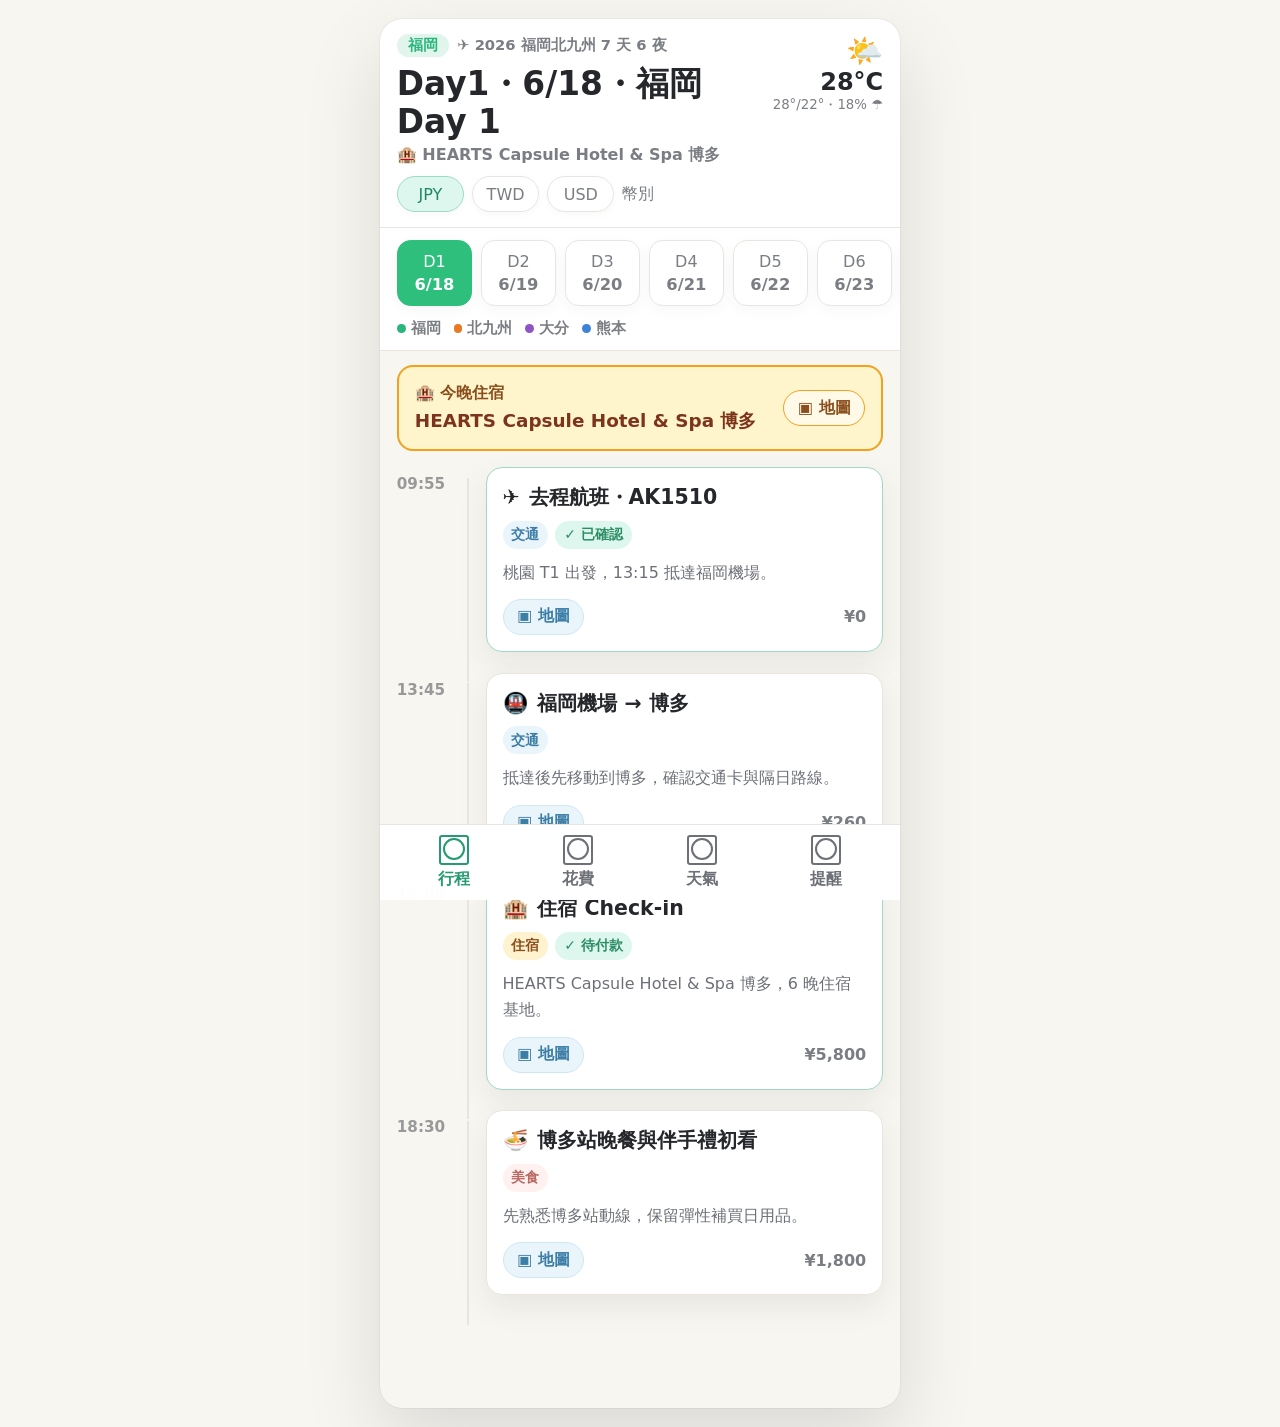
==== mobile-app/index.html @ 429f5bb5 "Add mobile itinerary app" ====
<!doctype html>
<html lang="zh-Hant">
  <head>
    <meta charset="utf-8">
    <meta name="viewport" content="width=device-width, initial-scale=1">
    <title>2026 福岡北九州自由行｜行程 App</title>
    <meta name="description" content="2026 福岡北九州自由行手機版互動行程 App，含每日時間軸、花費、天氣與提醒。">
    <link rel="icon" href="data:,">
    <link rel="stylesheet" href="styles.css">
  </head>
  <body>
    <div class="app-shell">
      <header class="app-header">
        <div class="header-main">
          <div>
            <div class="meta-line">
              <span class="region-pill" id="region-pill">福岡</span>
              <span>✈️ 2026 福岡北九州 7 天 6 夜</span>
            </div>
            <h1 id="day-title">Day 1・6/18・福岡 Day 1</h1>
            <p id="stay-line">🏨 HEARTS Capsule Hotel & Spa 博多</p>
          </div>
          <aside class="weather-card" aria-label="天氣摘要">
            <span id="weather-icon">🌤️</span>
            <strong id="weather-temp">--°C</strong>
            <small id="weather-detail">--</small>
          </aside>
        </div>

        <div class="currency-tabs" aria-label="幣別切換">
          <button class="active" type="button" data-currency="JPY">JPY</button>
          <button type="button" data-currency="TWD">TWD</button>
          <button type="button" data-currency="USD">USD</button>
          <span>幣別</span>
        </div>

        <nav class="day-strip" id="day-strip" aria-label="每日行程"></nav>
        <div class="legend" id="region-legend"></div>
      </header>

      <main>
        <section class="tab-panel active" id="panel-itinerary" aria-label="行程">
          <article class="stay-banner">
            <div>
              <span>🏨 今晚住宿</span>
              <strong id="stay-name">--</strong>
            </div>
            <a id="stay-map" href="#" target="_blank" rel="noreferrer">▣ 地圖</a>
          </article>
          <div class="timeline" id="timeline"></div>
        </section>

        <section class="tab-panel" id="panel-expenses" aria-label="花費">
          <header class="panel-title">
            <p>Budget</p>
            <h2>花費總覽</h2>
          </header>
          <div class="expense-summary" id="expense-summary"></div>
          <div class="expense-list" id="expense-list"></div>
        </section>

        <section class="tab-panel" id="panel-weather" aria-label="天氣">
          <header class="panel-title">
            <p>Weather</p>
            <h2>每日天氣備忘</h2>
          </header>
          <div class="weather-list" id="weather-list"></div>
        </section>

        <section class="tab-panel" id="panel-reminders" aria-label="提醒">
          <header class="panel-title">
            <p>Reminders</p>
            <h2>提醒與清單</h2>
          </header>
          <div class="task-summary" id="task-summary"></div>
          <div class="task-list" id="task-list"></div>
        </section>
      </main>

      <nav class="bottom-nav" aria-label="主要功能">
        <button class="active" type="button" data-tab="itinerary">
          <span>◎</span>
          行程
        </button>
        <button type="button" data-tab="expenses">
          <span>◎</span>
          花費
        </button>
        <button type="button" data-tab="weather">
          <span>◎</span>
          天氣
        </button>
        <button type="button" data-tab="reminders">
          <span>◎</span>
          提醒
        </button>
      </nav>
    </div>

    <script src="trip-data.js"></script>
    <script src="app.js"></script>
  </body>
</html>
---- mobile-app/styles.css ----
:root {
  --bg: #f7f6f1;
  --surface: #ffffff;
  --paper: #fbfaf6;
  --ink: #25272b;
  --muted: #7a7d82;
  --line: #e8e5df;
  --green: #2fbf7c;
  --green-soft: #e5f7ef;
  --mint-line: #9fd8c7;
  --orange: #f1a11e;
  --blue-soft: #eaf4fb;
  --blue-ink: #3d7ea6;
  --red-soft: #fff1ef;
  --purple-soft: #f3ecff;
  --shadow: 0 12px 30px rgba(58, 48, 35, 0.08);
}

* {
  box-sizing: border-box;
}

html {
  min-height: 100%;
  background: #e8e5df;
}

body {
  min-height: 100%;
  margin: 0;
  color: var(--ink);
  background: var(--bg);
  font-family: "Noto Sans TC", "Microsoft JhengHei", system-ui, sans-serif;
  letter-spacing: 0;
}

button,
input {
  font: inherit;
}

button {
  cursor: pointer;
}

.app-shell {
  position: relative;
  width: min(100%, 520px);
  min-height: 100vh;
  margin: 0 auto;
  padding-bottom: 6.3rem;
  background: var(--bg);
  box-shadow: 0 0 0 1px rgba(0, 0, 0, 0.04), 0 30px 80px rgba(0, 0, 0, 0.12);
}

.app-header {
  position: sticky;
  top: 0;
  z-index: 5;
  background: color-mix(in srgb, var(--surface) 94%, transparent);
  border-bottom: 1px solid var(--line);
  backdrop-filter: blur(18px);
}

.header-main {
  display: grid;
  grid-template-columns: 1fr auto;
  gap: 0.8rem;
  padding: 0.95rem 1.05rem 0.65rem;
}

.meta-line {
  display: flex;
  flex-wrap: wrap;
  align-items: center;
  gap: 0.5rem;
  color: var(--muted);
  font-size: 0.92rem;
  font-weight: 700;
}

.region-pill {
  display: inline-flex;
  align-items: center;
  min-height: 1.45rem;
  padding: 0 0.7rem;
  color: var(--region, var(--green));
  background: color-mix(in srgb, var(--region, var(--green)) 14%, white);
  border-radius: 999px;
}

h1,
h2,
h3,
p {
  margin-top: 0;
}

h1 {
  margin: 0.45rem 0 0.25rem;
  font-size: clamp(1.58rem, 6vw, 2.05rem);
  line-height: 1.16;
}

.header-main p {
  margin: 0;
  color: var(--muted);
  font-weight: 700;
}

.weather-card {
  min-width: 5.4rem;
  text-align: right;
}

.weather-card span,
.weather-card strong,
.weather-card small {
  display: block;
}

.weather-card span {
  font-size: 1.85rem;
}

.weather-card strong {
  font-size: 1.5rem;
}

.weather-card small {
  color: var(--muted);
  white-space: nowrap;
}

.currency-tabs {
  display: flex;
  gap: 0.5rem;
  padding: 0 1.05rem 0.9rem;
  color: var(--muted);
}

.currency-tabs button {
  min-width: 4.2rem;
  min-height: 2.25rem;
  color: var(--muted);
  background: var(--surface);
  border: 1px solid var(--line);
  border-radius: 999px;
  box-shadow: 0 2px 8px rgba(0, 0, 0, 0.03);
}

.currency-tabs button.active {
  color: #208763;
  background: #def7ee;
  border-color: #9bdcc7;
}

.currency-tabs span {
  align-self: center;
}

.day-strip {
  display: flex;
  gap: 0.55rem;
  overflow-x: auto;
  padding: 0.8rem 1.05rem;
  border-top: 1px solid var(--line);
}

.day-strip button {
  flex: 0 0 4.7rem;
  min-height: 4.1rem;
  color: var(--muted);
  background: var(--surface);
  border: 1px solid var(--line);
  border-radius: 0.85rem;
  box-shadow: 0 4px 15px rgba(0, 0, 0, 0.035);
}

.day-strip button span,
.day-strip button strong {
  display: block;
}

.day-strip button strong {
  margin-top: 0.25rem;
  font-size: 1.02rem;
}

.day-strip button.active {
  color: #ffffff;
  background: var(--green);
  border-color: var(--green);
}

.legend {
  display: flex;
  flex-wrap: wrap;
  gap: 0.8rem;
  padding: 0 1.05rem 0.75rem;
  color: var(--muted);
}

.legend span {
  display: inline-flex;
  align-items: center;
  gap: 0.32rem;
  font-size: 0.92rem;
  font-weight: 700;
}

.legend i {
  width: 0.55rem;
  height: 0.55rem;
  border-radius: 50%;
}

main {
  padding: 0.9rem 1.05rem 0;
}

.tab-panel {
  display: none;
}

.tab-panel.active {
  display: block;
}

.stay-banner {
  display: grid;
  grid-template-columns: 1fr auto;
  align-items: center;
  gap: 0.8rem;
  margin-bottom: 1rem;
  padding: 1rem;
  background: #fff5cd;
  border: 2px solid var(--orange);
  border-radius: 1rem;
}

.stay-banner span,
.stay-banner strong {
  display: block;
}

.stay-banner span {
  margin-bottom: 0.25rem;
  color: #8a4f1c;
  font-weight: 800;
}

.stay-banner strong {
  color: #7c341d;
  font-size: 1.15rem;
}

.stay-banner a,
.event-card footer button {
  display: inline-flex;
  align-items: center;
  justify-content: center;
  min-height: 2.25rem;
  padding: 0 0.85rem;
  color: #8a4f1c;
  background: #fff9e8;
  border: 1px solid var(--orange);
  border-radius: 999px;
  font-weight: 800;
  text-decoration: none;
}

.timeline {
  display: grid;
  gap: 0.55rem;
}

.timeline-row {
  display: grid;
  grid-template-columns: 3.4rem 1.05rem 1fr;
  gap: 0.55rem;
}

.timeline-row time {
  padding-top: 0.5rem;
  color: #99999a;
  font-size: 0.95rem;
  font-weight: 800;
}

.time-line {
  position: relative;
}

.time-line::before {
  content: "";
  position: absolute;
  top: 0.65rem;
  bottom: -1.1rem;
  left: 50%;
  width: 2px;
  background: var(--line);
  transform: translateX(-50%);
}

.event-card {
  margin-bottom: 0.75rem;
  padding: 1rem;
  background: var(--surface);
  border: 1px solid var(--line);
  border-radius: 1rem;
  box-shadow: var(--shadow);
}

.event-card.confirmed-card {
  border-color: var(--mint-line);
}

.event-card header {
  display: grid;
  gap: 0.55rem;
}

.event-card h2 {
  display: flex;
  gap: 0.55rem;
  align-items: flex-start;
  margin: 0;
  font-size: 1.28rem;
  line-height: 1.35;
}

.event-card h2 span {
  flex: 0 0 auto;
}

.event-tags {
  display: flex;
  flex-wrap: wrap;
  gap: 0.45rem;
}

.tag,
.status {
  display: inline-flex;
  align-items: center;
  min-height: 1.75rem;
  padding: 0 0.55rem;
  border-radius: 999px;
  font-size: 0.88rem;
  font-weight: 800;
}

.tag.transport {
  color: #3d7ea6;
  background: var(--blue-soft);
}

.tag.food {
  color: #b76962;
  background: var(--red-soft);
}

.tag.spot {
  color: #8a60c7;
  background: var(--purple-soft);
}

.tag.stay,
.tag.shop {
  color: #8a4f1c;
  background: #fff2cf;
}

.status {
  color: #2d8d67;
  background: #def7ee;
}

.event-card p {
  margin: 0.7rem 0 0.8rem;
  color: #6d7077;
  font-size: 1rem;
  line-height: 1.65;
}

.event-card footer {
  display: flex;
  align-items: center;
  justify-content: space-between;
  gap: 0.8rem;
}

.event-card footer button {
  color: var(--blue-ink);
  background: var(--blue-soft);
  border-color: #cfe7f5;
}

.event-card footer strong {
  color: var(--muted);
}

.panel-title {
  margin-bottom: 0.8rem;
}

.panel-title p {
  margin-bottom: 0.25rem;
  color: var(--green);
  font-size: 0.8rem;
  font-weight: 900;
  letter-spacing: 0.08em;
  text-transform: uppercase;
}

.panel-title h2 {
  margin: 0;
  font-size: 1.7rem;
}

.expense-summary {
  display: grid;
  grid-template-columns: repeat(3, 1fr);
  gap: 0.55rem;
  margin-bottom: 0.85rem;
}

.expense-summary article,
.expense-list article,
.weather-list button,
.task-summary,
.task-list label {
  background: var(--surface);
  border: 1px solid var(--line);
  border-radius: 0.85rem;
  box-shadow: var(--shadow);
}

.expense-summary article {
  padding: 0.8rem;
}

.expense-summary span,
.expense-list small,
.weather-list small,
.weather-list em,
.task-summary span,
.task-list small {
  color: var(--muted);
}

.expense-summary strong {
  display: block;
  margin-top: 0.35rem;
  font-size: 1.05rem;
}

.expense-list,
.weather-list,
.task-list {
  display: grid;
  gap: 0.7rem;
}

.expense-list article {
  display: grid;
  grid-template-columns: 1fr auto;
  gap: 0.35rem 0.8rem;
  padding: 0.9rem;
}

.expense-list h3 {
  margin: 0.4rem 0 0;
  font-size: 1.05rem;
}

.expense-list small {
  grid-column: 1 / -1;
}

.weather-list button {
  display: grid;
  grid-template-columns: auto 1fr auto;
  gap: 0.25rem 0.7rem;
  width: 100%;
  padding: 0.9rem;
  text-align: left;
}

.weather-list button.active {
  border-color: var(--green);
}

.weather-list button span {
  grid-row: 1 / 3;
  align-self: center;
  font-size: 1.8rem;
}

.weather-list b {
  font-size: 1.15rem;
}

.weather-list small {
  grid-column: 2 / -1;
}

.task-summary {
  display: flex;
  align-items: baseline;
  gap: 0.6rem;
  margin-bottom: 0.8rem;
  padding: 1rem;
}

.task-summary strong {
  color: var(--green);
  font-size: 2rem;
}

.task-list label {
  display: flex;
  gap: 0.75rem;
  padding: 0.9rem;
}

.task-list input {
  width: 1.1rem;
  height: 1.1rem;
  margin-top: 0.25rem;
  accent-color: var(--green);
}

.task-list span,
.task-list small {
  display: block;
}

.task-list small {
  margin-top: 0.2rem;
}

.bottom-nav {
  position: fixed;
  right: 50%;
  bottom: 0;
  z-index: 10;
  display: grid;
  grid-template-columns: repeat(4, 1fr);
  width: min(100%, 520px);
  padding: 0.55rem 0.75rem calc(0.55rem + env(safe-area-inset-bottom));
  background: color-mix(in srgb, var(--surface) 96%, transparent);
  border-top: 1px solid var(--line);
  transform: translateX(50%);
  backdrop-filter: blur(18px);
}

.bottom-nav button {
  display: grid;
  place-items: center;
  gap: 0.18rem;
  min-height: 3.6rem;
  color: #6d7077;
  background: transparent;
  border: 0;
  font-weight: 800;
}

.bottom-nav span {
  display: grid;
  place-items: center;
  width: 1.9rem;
  height: 1.9rem;
  border: 2px solid currentColor;
  border-radius: 0.2rem;
  font-size: 0;
}

.bottom-nav span::before {
  content: "";
  width: 1.15rem;
  height: 1.15rem;
  border: 2px solid currentColor;
  border-radius: 50%;
}

.bottom-nav button.active {
  color: #269a70;
}

@media (min-width: 860px) {
  body {
    padding: 1.2rem 0;
  }

  .app-shell {
    min-height: calc(100vh - 2.4rem);
    border-radius: 1.4rem;
    overflow: hidden;
  }

  .app-header {
    border-radius: 1.4rem 1.4rem 0 0;
  }
}

@media (max-width: 390px) {
  .header-main {
    grid-template-columns: 1fr;
  }

  .weather-card {
    display: flex;
    align-items: center;
    gap: 0.55rem;
    text-align: left;
  }

  .expense-summary {
    grid-template-columns: 1fr;
  }
}
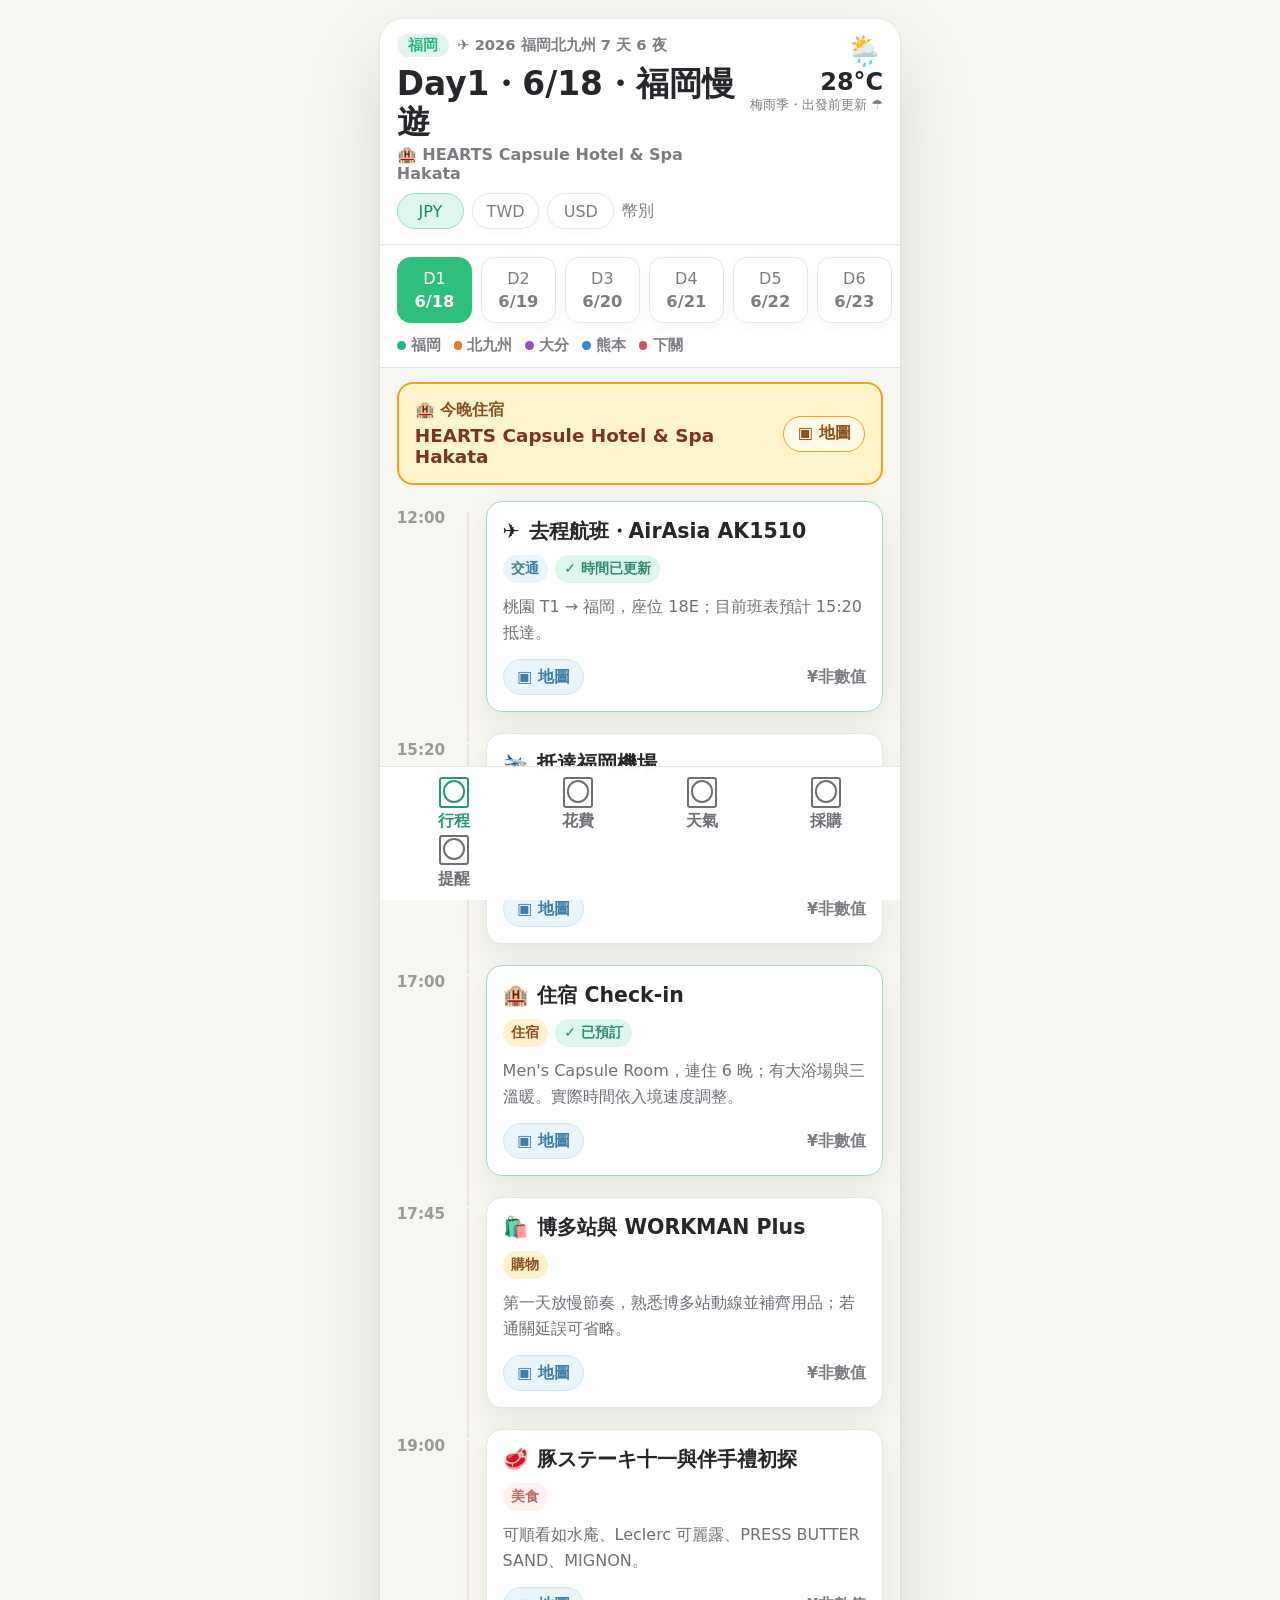
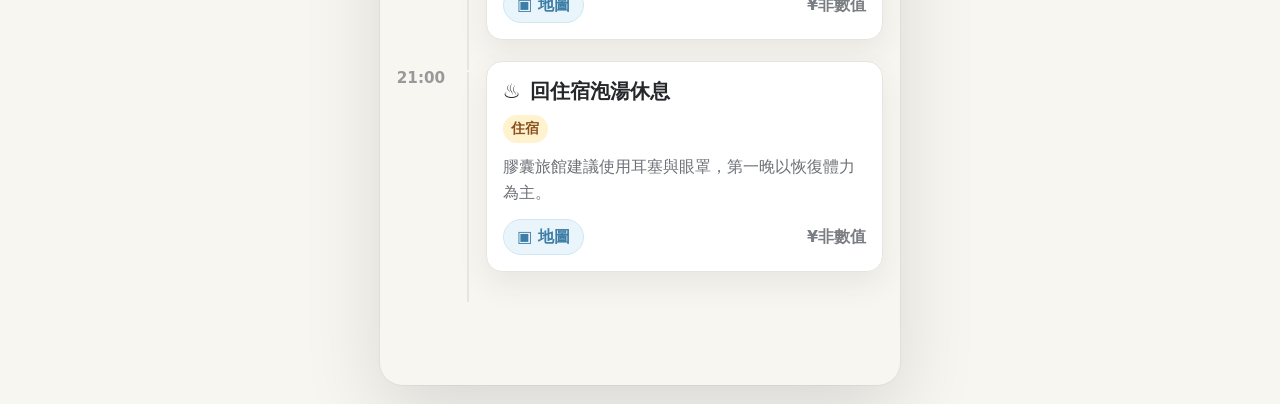
==== commit 8020844e: "新增採購清單：index.html" ====
--- a/mobile-app/index.html
+++ b/mobile-app/index.html
@@ -67,11 +67,22 @@
           <div class="weather-list" id="weather-list"></div>
         </section>
 
+        <section class="tab-panel" id="panel-shopping" aria-label="採購">
+          <header class="panel-title">
+            <p>Shopping</p>
+            <h2>採購清單</h2>
+          </header>
+          <div class="shopping-summary" id="shopping-summary"></div>
+          <div class="shopping-filters" id="shopping-filters" aria-label="採購清單篩選"></div>
+          <div class="shopping-list" id="shopping-list"></div>
+        </section>
+
         <section class="tab-panel" id="panel-reminders" aria-label="提醒">
           <header class="panel-title">
             <p>Reminders</p>
-            <h2>提醒與清單</h2>
+            <h2>預訂資訊與提醒</h2>
           </header>
+          <div class="booking-list" id="booking-list"></div>
           <div class="task-summary" id="task-summary"></div>
           <div class="task-list" id="task-list"></div>
         </section>
@@ -90,6 +101,10 @@
           <span>◎</span>
           天氣
         </button>
+        <button type="button" data-tab="shopping">
+          <span>◎</span>
+          採購
+        </button>
         <button type="button" data-tab="reminders">
           <span>◎</span>
           提醒
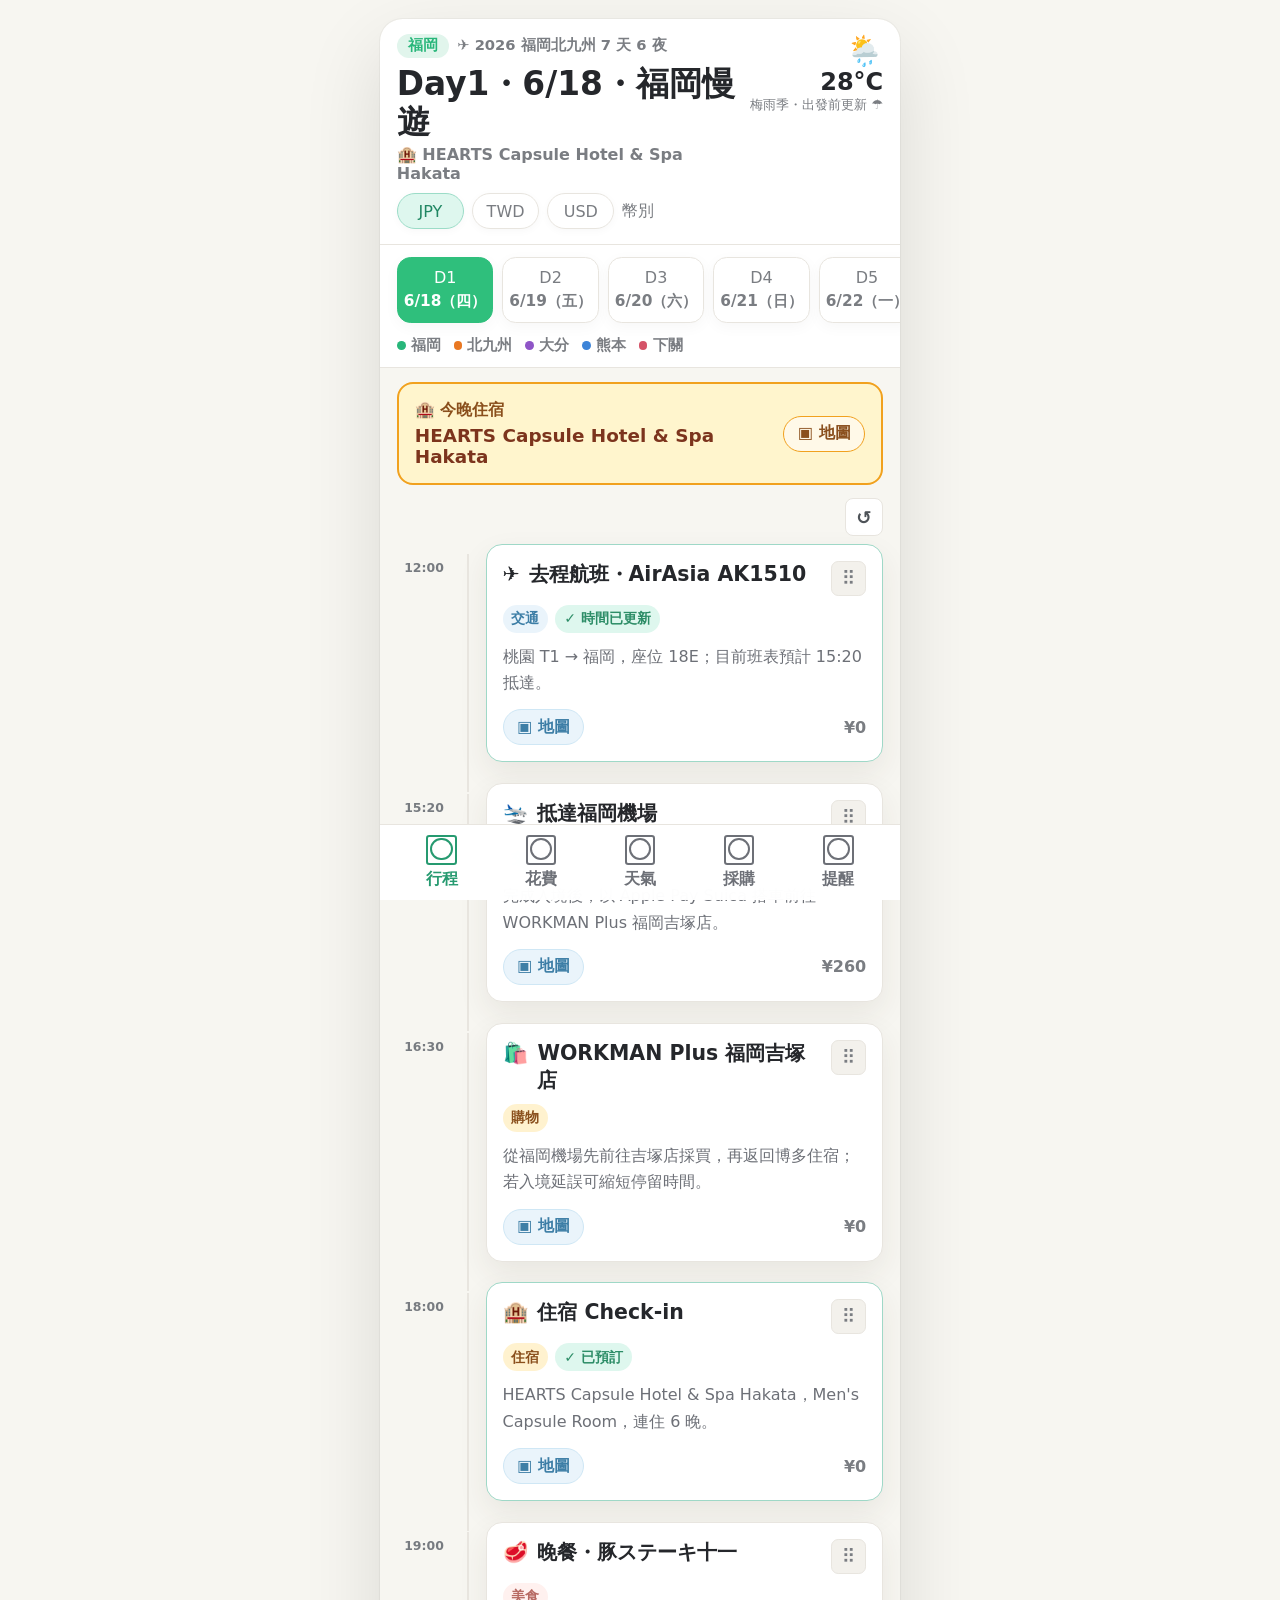
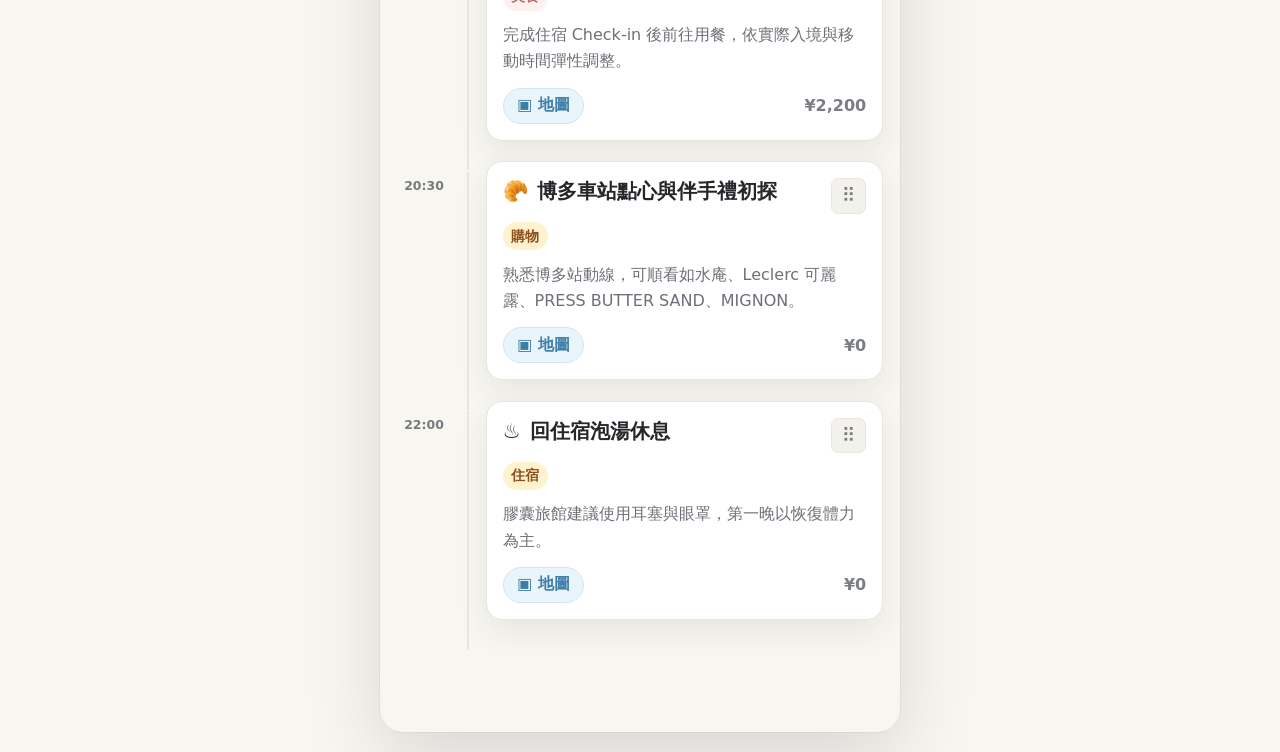
==== commit 1d5a3817: "Add editable itinerary and expense tracking" ====
--- a/mobile-app/index.html
+++ b/mobile-app/index.html
@@ -47,6 +47,9 @@
             </div>
             <a id="stay-map" href="#" target="_blank" rel="noreferrer">▣ 地圖</a>
           </article>
+          <div class="itinerary-actions">
+            <button id="reset-day" type="button" title="重設本日行程順序與時間" aria-label="重設本日行程順序與時間">↺</button>
+          </div>
           <div class="timeline" id="timeline"></div>
         </section>
 
@@ -56,6 +59,10 @@
             <h2>花費總覽</h2>
           </header>
           <div class="expense-summary" id="expense-summary"></div>
+          <div class="expense-actions">
+            <button id="add-expense" type="button">＋ 新增花費</button>
+            <button id="reset-expenses" type="button" title="重設花費資料" aria-label="重設花費資料">↺</button>
+          </div>
           <div class="expense-list" id="expense-list"></div>
         </section>
 
@@ -113,6 +120,7 @@
     </div>
 
     <script src="trip-data.js"></script>
+    <script src="assets/vendor/Sortable.min.js"></script>
     <script src="app.js"></script>
   </body>
 </html>
--- a/mobile-app/styles.css
+++ b/mobile-app/styles.css
@@ -35,12 +35,24 @@
 }
 
 button,
-input {
+input,
+select {
   font: inherit;
 }
 
 button {
   cursor: pointer;
+}
+
+.sr-only {
+  position: absolute;
+  width: 1px;
+  height: 1px;
+  padding: 0;
+  overflow: hidden;
+  clip: rect(0, 0, 0, 0);
+  white-space: nowrap;
+  border: 0;
 }
 
 .app-shell {
@@ -168,7 +180,7 @@
 }
 
 .day-strip button {
-  flex: 0 0 4.7rem;
+  flex: 0 0 5.55rem;
   min-height: 4.1rem;
   color: var(--muted);
   background: var(--surface);
@@ -184,7 +196,8 @@
 
 .day-strip button strong {
   margin-top: 0.25rem;
-  font-size: 1.02rem;
+  font-size: 0.96rem;
+  white-space: nowrap;
 }
 
 .day-strip button.active {
@@ -256,7 +269,7 @@
 }
 
 .stay-banner a,
-.event-card footer button {
+.event-card footer a {
   display: inline-flex;
   align-items: center;
   justify-content: center;
@@ -281,11 +294,27 @@
   gap: 0.55rem;
 }
 
-.timeline-row time {
+.timeline-time {
   padding-top: 0.5rem;
-  color: #99999a;
-  font-size: 0.95rem;
+}
+
+.timeline-time input {
+  width: 3.4rem;
+  min-height: 2rem;
+  padding: 0.2rem 0.15rem;
+  text-align: center;
+  color: #777b80;
+  background: transparent;
+  border: 1px solid transparent;
+  border-radius: 0.35rem;
+  font-size: 0.78rem;
   font-weight: 800;
+}
+
+.timeline-time input:focus {
+  background: var(--surface);
+  border-color: var(--green);
+  outline: 0;
 }
 
 .time-line {
@@ -316,9 +345,26 @@
   border-color: var(--mint-line);
 }
 
+.event-image {
+  display: block;
+  width: 100%;
+  aspect-ratio: 16 / 9;
+  margin-bottom: 0.85rem;
+  object-fit: cover;
+  background: var(--line);
+  border-radius: 0.65rem;
+}
+
 .event-card header {
   display: grid;
   gap: 0.55rem;
+}
+
+.event-heading {
+  display: grid;
+  grid-template-columns: minmax(0, 1fr) auto;
+  align-items: start;
+  gap: 0.5rem;
 }
 
 .event-card h2 {
@@ -332,6 +378,34 @@
 
 .event-card h2 span {
   flex: 0 0 auto;
+}
+
+.drag-handle {
+  display: grid;
+  place-items: center;
+  width: 2.2rem;
+  height: 2.2rem;
+  padding: 0;
+  color: var(--muted);
+  background: #f3f1ec;
+  border: 1px solid var(--line);
+  border-radius: 0.45rem;
+  font-size: 1.2rem;
+  cursor: grab;
+  touch-action: none;
+}
+
+.drag-handle:active {
+  cursor: grabbing;
+}
+
+.timeline-ghost {
+  opacity: 0.35;
+}
+
+.timeline-chosen .event-card {
+  border-color: var(--green);
+  box-shadow: 0 16px 36px rgba(47, 191, 124, 0.18);
 }
 
 .event-tags {
@@ -391,14 +465,37 @@
   gap: 0.8rem;
 }
 
-.event-card footer button {
+.event-card footer a {
   color: var(--blue-ink);
   background: var(--blue-soft);
   border-color: #cfe7f5;
+  text-decoration: none;
 }
 
 .event-card footer strong {
   color: var(--muted);
+}
+
+.itinerary-actions {
+  display: flex;
+  justify-content: flex-end;
+  margin: -0.2rem 0 0.45rem;
+}
+
+.itinerary-actions button,
+.expense-actions button {
+  min-height: 2.4rem;
+  color: #4e5358;
+  background: var(--surface);
+  border: 1px solid var(--line);
+  border-radius: 0.5rem;
+  font-weight: 800;
+}
+
+.itinerary-actions button {
+  width: 2.4rem;
+  padding: 0;
+  font-size: 1.15rem;
 }
 
 .panel-title {
@@ -429,6 +526,9 @@
 .expense-summary article,
 .expense-list article,
 .weather-list button,
+.booking-list article,
+.shopping-summary,
+.shopping-list label,
 .task-summary,
 .task-list label {
   background: var(--surface);
@@ -458,25 +558,140 @@
 
 .expense-list,
 .weather-list,
+.booking-list,
+.shopping-list,
 .task-list {
   display: grid;
   gap: 0.7rem;
 }
 
+.expense-actions {
+  display: flex;
+  justify-content: space-between;
+  gap: 0.65rem;
+  margin-bottom: 0.8rem;
+}
+
+.expense-actions button {
+  padding: 0 0.85rem;
+}
+
+.expense-actions button:last-child {
+  width: 2.6rem;
+  padding: 0;
+  font-size: 1.15rem;
+}
+
+.booking-list {
+  margin-bottom: 0.85rem;
+}
+
+.booking-list article {
+  display: grid;
+  grid-template-columns: auto 1fr;
+  gap: 0.75rem;
+  padding: 0.9rem;
+}
+
+.booking-list article > span {
+  font-size: 1.5rem;
+}
+
+.booking-list h3 {
+  margin: 0 0 0.25rem;
+  font-size: 1.05rem;
+}
+
+.booking-list strong {
+  display: block;
+  color: #4e5358;
+  line-height: 1.5;
+}
+
+.booking-list p {
+  margin: 0.35rem 0 0;
+  color: var(--muted);
+  font-size: 0.9rem;
+  line-height: 1.55;
+}
+
 .expense-list article {
   display: grid;
-  grid-template-columns: 1fr auto;
-  gap: 0.35rem 0.8rem;
+  gap: 0.7rem;
   padding: 0.9rem;
 }
 
-.expense-list h3 {
-  margin: 0.4rem 0 0;
-  font-size: 1.05rem;
-}
-
-.expense-list small {
-  grid-column: 1 / -1;
+.expense-list label > span {
+  display: block;
+  margin-bottom: 0.25rem;
+  color: var(--muted);
+  font-size: 0.78rem;
+  font-weight: 800;
+}
+
+.expense-list input[type="text"],
+.expense-list input[type="number"],
+.expense-list select {
+  width: 100%;
+  min-height: 2.55rem;
+  padding: 0 0.65rem;
+  color: var(--ink);
+  background: #fbfaf7;
+  border: 1px solid var(--line);
+  border-radius: 0.45rem;
+}
+
+.expense-list input:focus,
+.expense-list select:focus {
+  border-color: var(--green);
+  outline: 0;
+}
+
+.expense-name input {
+  font-weight: 800;
+}
+
+.expense-grid {
+  display: grid;
+  grid-template-columns: minmax(0, 1.2fr) 0.8fr 1fr;
+  gap: 0.55rem;
+}
+
+.expense-list article > footer {
+  display: flex;
+  align-items: center;
+  justify-content: space-between;
+}
+
+.expense-paid {
+  display: inline-flex;
+  align-items: center;
+  gap: 0.45rem;
+}
+
+.expense-paid input {
+  width: 1.15rem;
+  height: 1.15rem;
+  accent-color: var(--green);
+}
+
+.expense-paid span {
+  margin: 0 !important;
+  color: var(--ink) !important;
+  font-size: 0.9rem !important;
+}
+
+.delete-expense {
+  display: grid;
+  place-items: center;
+  width: 2.2rem;
+  height: 2.2rem;
+  padding: 0;
+  color: #a24b4b;
+  background: var(--red-soft);
+  border: 1px solid #f0d4cf;
+  border-radius: 0.45rem;
+  font-size: 1.3rem;
 }
 
 .weather-list button {
@@ -506,6 +721,155 @@
   grid-column: 2 / -1;
 }
 
+.shopping-summary {
+  display: grid;
+  grid-template-columns: auto 1fr auto;
+  align-items: center;
+  gap: 0.75rem;
+  margin-bottom: 0.75rem;
+  padding: 0.9rem;
+}
+
+.shopping-summary span,
+.shopping-summary strong {
+  display: block;
+}
+
+.shopping-summary span {
+  color: var(--muted);
+  font-size: 0.88rem;
+}
+
+.shopping-summary strong {
+  margin-top: 0.15rem;
+  font-size: 1.3rem;
+}
+
+.shopping-summary b {
+  color: #208763;
+}
+
+.shopping-progress {
+  height: 0.55rem;
+  overflow: hidden;
+  background: var(--line);
+  border-radius: 999px;
+}
+
+.shopping-progress i {
+  display: block;
+  height: 100%;
+  background: var(--green);
+  border-radius: inherit;
+  transition: width 180ms ease;
+}
+
+.shopping-filters {
+  display: grid;
+  grid-template-columns: 1fr auto;
+  gap: 0.65rem;
+  margin-bottom: 0.8rem;
+}
+
+.segmented-control {
+  display: grid;
+  grid-template-columns: repeat(3, 1fr);
+  padding: 0.2rem;
+  background: #ebe9e3;
+  border-radius: 0.55rem;
+}
+
+.segmented-control button {
+  min-height: 2.4rem;
+  color: var(--muted);
+  background: transparent;
+  border: 0;
+  border-radius: 0.4rem;
+  font-weight: 800;
+}
+
+.segmented-control button.active {
+  color: #208763;
+  background: var(--surface);
+  box-shadow: 0 2px 8px rgba(0, 0, 0, 0.07);
+}
+
+.shopping-filters select {
+  min-height: 2.8rem;
+  padding: 0 0.75rem;
+  color: var(--ink);
+  background: var(--surface);
+  border: 1px solid var(--line);
+  border-radius: 0.55rem;
+}
+
+.shopping-list label {
+  display: grid;
+  grid-template-columns: auto 4.25rem minmax(0, 1fr) auto;
+  align-items: center;
+  gap: 0.75rem;
+  min-height: 5.4rem;
+  padding: 0.9rem;
+}
+
+.shopping-list label.completed strong {
+  color: var(--muted);
+  text-decoration: line-through;
+}
+
+.shopping-list input {
+  width: 1.25rem;
+  height: 1.25rem;
+  accent-color: var(--green);
+}
+
+.shopping-thumb {
+  display: block;
+  width: 4.25rem;
+  height: 4.25rem;
+  object-fit: cover;
+  background: var(--line);
+  border: 1px solid var(--line);
+  border-radius: 0.5rem;
+}
+
+.shopping-copy {
+  min-width: 0;
+}
+
+.shopping-list .shopping-copy,
+.shopping-list small {
+  display: block;
+}
+
+.shopping-list strong {
+  overflow-wrap: anywhere;
+  line-height: 1.45;
+}
+
+.shopping-list small {
+  margin-top: 0.2rem;
+  color: var(--muted);
+}
+
+.shopping-list a {
+  display: grid;
+  place-items: center;
+  width: 2.2rem;
+  height: 2.2rem;
+  color: var(--blue-ink);
+  background: var(--blue-soft);
+  border-radius: 50%;
+  font-weight: 900;
+  text-decoration: none;
+}
+
+.empty-state {
+  padding: 2rem 1rem;
+  color: var(--muted);
+  text-align: center;
+}
+
 .task-summary {
   display: flex;
   align-items: baseline;
@@ -547,7 +911,7 @@
   bottom: 0;
   z-index: 10;
   display: grid;
-  grid-template-columns: repeat(4, 1fr);
+  grid-template-columns: repeat(5, 1fr);
   width: min(100%, 520px);
   padding: 0.55rem 0.75rem calc(0.55rem + env(safe-area-inset-bottom));
   background: color-mix(in srgb, var(--surface) 96%, transparent);
@@ -618,6 +982,41 @@
   }
 
   .expense-summary {
+    grid-template-columns: repeat(3, minmax(0, 1fr));
+  }
+
+  .expense-summary article {
+    padding: 0.65rem;
+  }
+
+  .expense-summary span {
+    font-size: 0.72rem;
+  }
+
+  .expense-summary strong {
+    font-size: 0.92rem;
+  }
+
+  .expense-grid {
+    grid-template-columns: 1fr 0.8fr;
+  }
+
+  .expense-grid label:last-child {
+    grid-column: 1 / -1;
+  }
+
+  .shopping-filters {
     grid-template-columns: 1fr;
   }
-}
+
+  .shopping-list label {
+    grid-template-columns: auto 3.6rem minmax(0, 1fr) auto;
+    gap: 0.55rem;
+    padding: 0.75rem;
+  }
+
+  .shopping-thumb {
+    width: 3.6rem;
+    height: 3.6rem;
+  }
+}
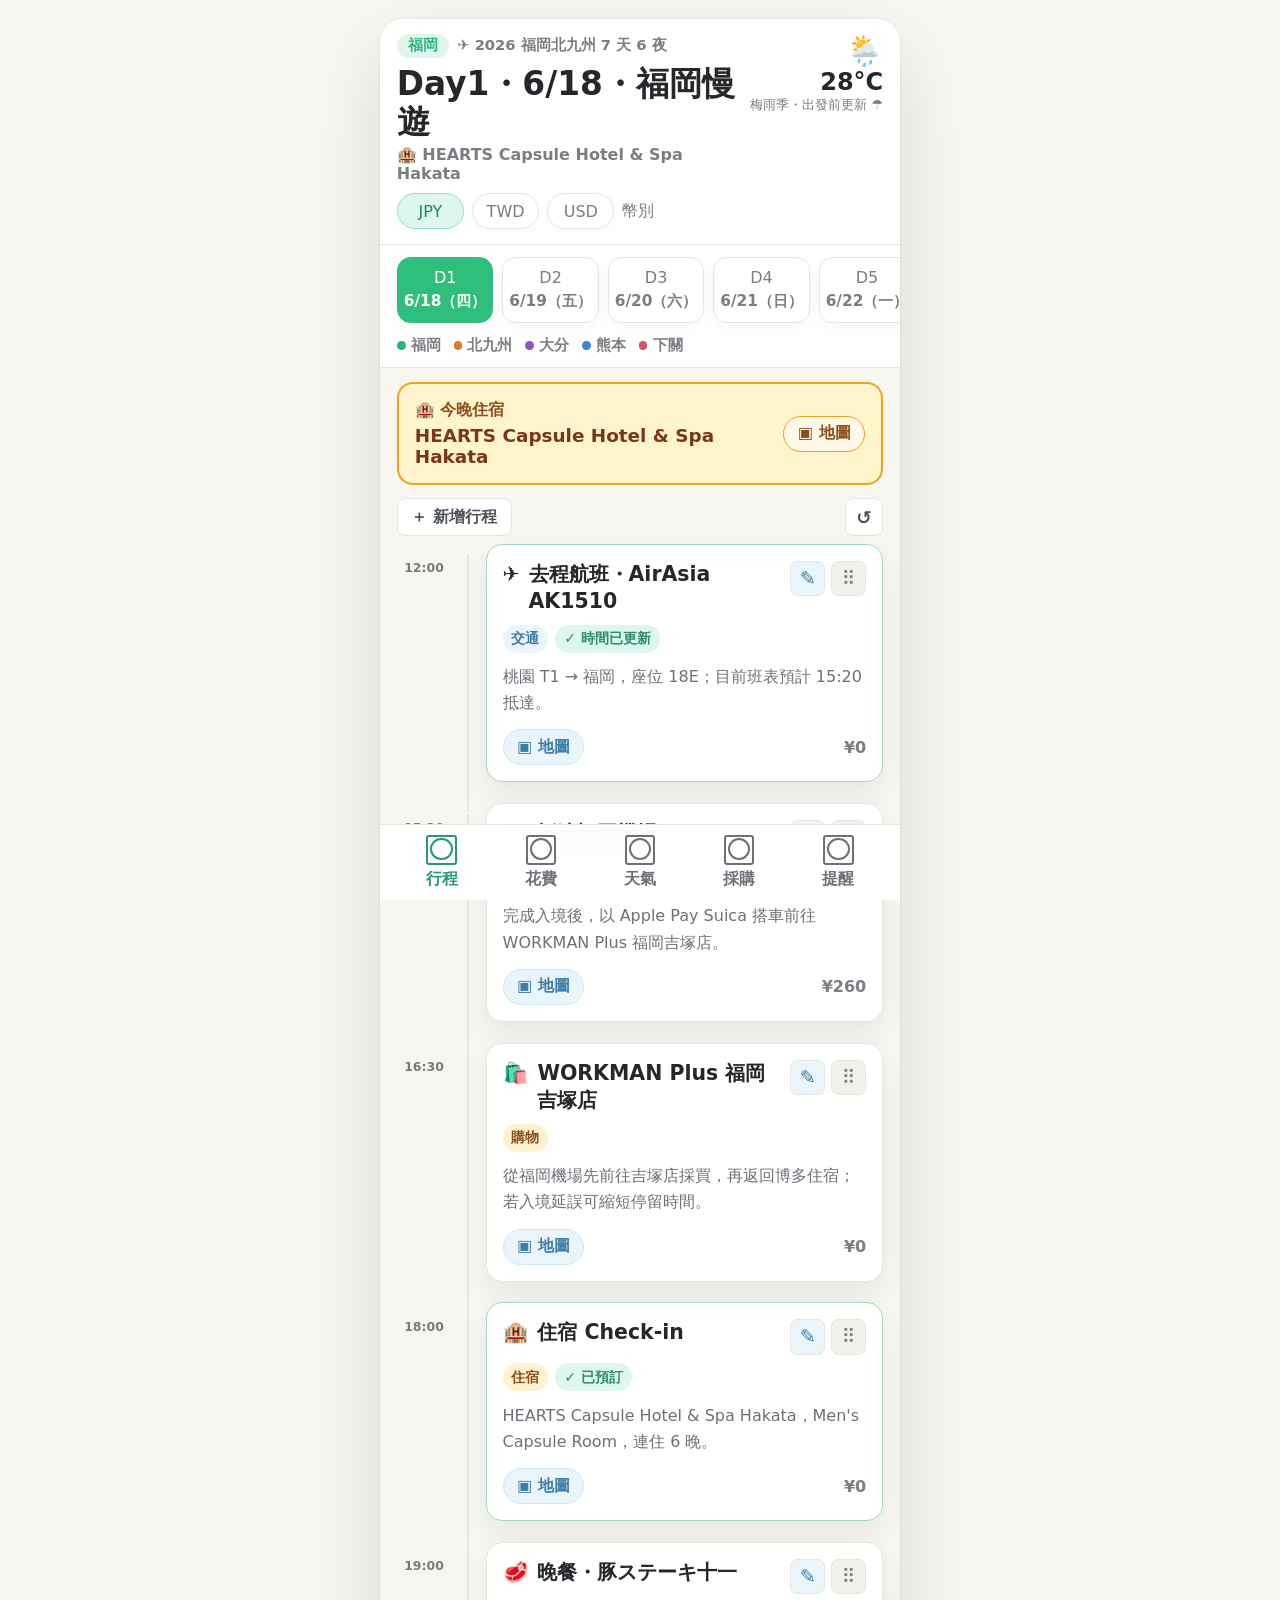
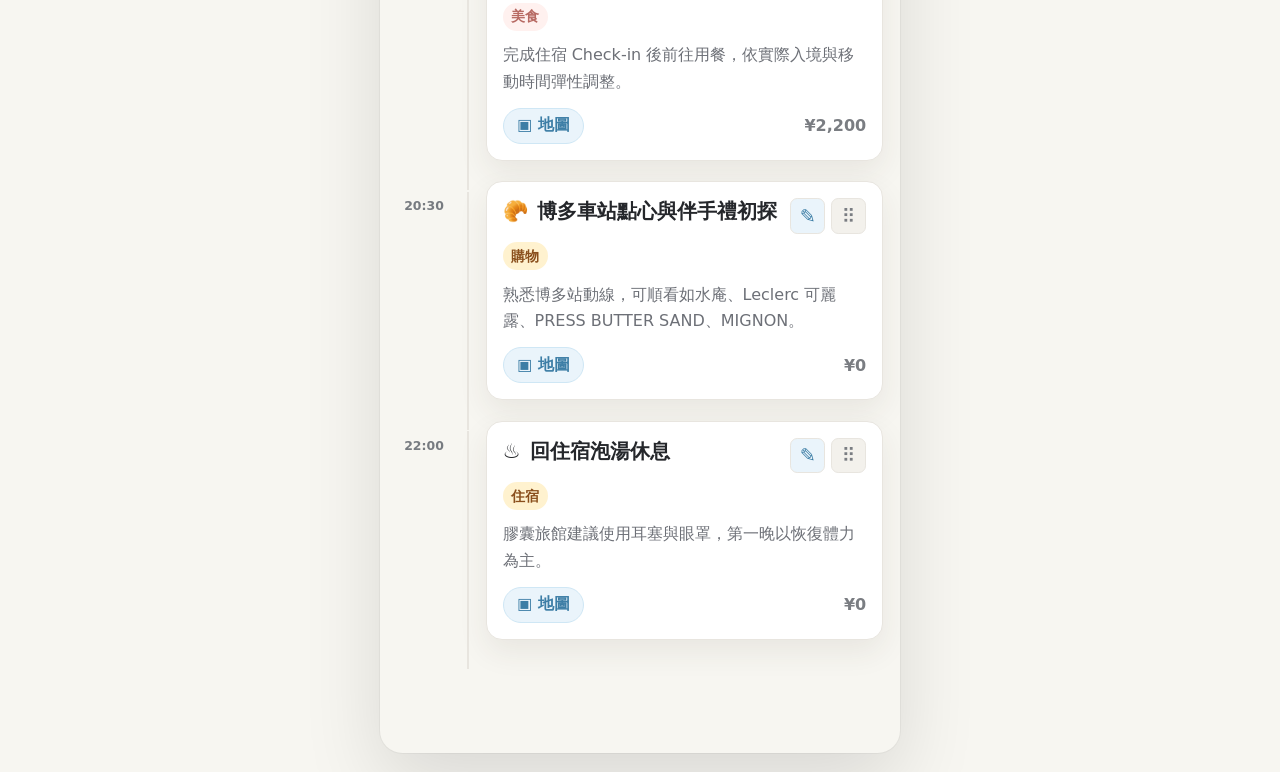
==== commit eafabd58: "Add editable itinerary shopping prices and data backup" ====
--- a/mobile-app/index.html
+++ b/mobile-app/index.html
@@ -48,6 +48,7 @@
             <a id="stay-map" href="#" target="_blank" rel="noreferrer">▣ 地圖</a>
           </article>
           <div class="itinerary-actions">
+            <button id="add-itinerary" type="button">＋ 新增行程</button>
             <button id="reset-day" type="button" title="重設本日行程順序與時間" aria-label="重設本日行程順序與時間">↺</button>
           </div>
           <div class="timeline" id="timeline"></div>
@@ -81,6 +82,10 @@
           </header>
           <div class="shopping-summary" id="shopping-summary"></div>
           <div class="shopping-filters" id="shopping-filters" aria-label="採購清單篩選"></div>
+          <div class="shopping-actions">
+            <button id="add-shopping" type="button">＋ 新增品項</button>
+            <button id="reset-shopping" type="button" title="重設採購清單" aria-label="重設採購清單">↺</button>
+          </div>
           <div class="shopping-list" id="shopping-list"></div>
         </section>
 
@@ -91,7 +96,23 @@
           </header>
           <div class="booking-list" id="booking-list"></div>
           <div class="task-summary" id="task-summary"></div>
+          <div class="task-actions">
+            <button id="add-task" type="button">＋ 新增提醒</button>
+            <button id="reset-tasks" type="button" title="重設提醒資料" aria-label="重設提醒資料">↺</button>
+          </div>
           <div class="task-list" id="task-list"></div>
+          <section class="data-backup">
+            <header>
+              <strong>資料備份</strong>
+              <small>行程、花費、採購與提醒</small>
+            </header>
+            <div>
+              <button id="export-data" type="button">匯出資料</button>
+              <label for="import-data">匯入資料</label>
+              <input id="import-data" type="file" accept="application/json,.json">
+            </div>
+            <small id="data-backup-status" role="status" aria-live="polite"></small>
+          </section>
         </section>
       </main>
 
--- a/mobile-app/styles.css
+++ b/mobile-app/styles.css
@@ -367,6 +367,11 @@
   gap: 0.5rem;
 }
 
+.event-tools {
+  display: flex;
+  gap: 0.35rem;
+}
+
 .event-card h2 {
   display: flex;
   gap: 0.55rem;
@@ -380,7 +385,8 @@
   flex: 0 0 auto;
 }
 
-.drag-handle {
+.drag-handle,
+.edit-event {
   display: grid;
   place-items: center;
   width: 2.2rem;
@@ -393,6 +399,11 @@
   font-size: 1.2rem;
   cursor: grab;
   touch-action: none;
+}
+
+.edit-event {
+  color: var(--blue-ink);
+  background: var(--blue-soft);
 }
 
 .drag-handle:active {
@@ -458,6 +469,49 @@
   line-height: 1.65;
 }
 
+.event-editor {
+  display: grid;
+  gap: 0.65rem;
+  margin: 0.8rem 0;
+  padding: 0.75rem;
+  background: #f8f7f3;
+  border: 1px solid var(--line);
+  border-radius: 0.55rem;
+}
+
+.event-editor[hidden] {
+  display: none;
+}
+
+.event-editor label > span {
+  display: block;
+  margin-bottom: 0.25rem;
+  color: var(--muted);
+  font-size: 0.78rem;
+  font-weight: 800;
+}
+
+.event-editor input,
+.event-editor select,
+.event-editor textarea {
+  width: 100%;
+  padding: 0.6rem;
+  color: var(--ink);
+  background: var(--surface);
+  border: 1px solid var(--line);
+  border-radius: 0.45rem;
+  resize: vertical;
+}
+
+.delete-event {
+  min-height: 2.4rem;
+  color: #a24b4b;
+  background: var(--red-soft);
+  border: 1px solid #f0d4cf;
+  border-radius: 0.45rem;
+  font-weight: 800;
+}
+
 .event-card footer {
   display: flex;
   align-items: center;
@@ -492,10 +546,16 @@
   font-weight: 800;
 }
 
-.itinerary-actions button {
+.itinerary-actions button:last-child {
   width: 2.4rem;
   padding: 0;
   font-size: 1.15rem;
+}
+
+.itinerary-actions button:first-child {
+  width: auto;
+  padding: 0 0.85rem;
+  margin-right: auto;
 }
 
 .panel-title {
@@ -528,9 +588,9 @@
 .weather-list button,
 .booking-list article,
 .shopping-summary,
-.shopping-list label,
+.shopping-list article,
 .task-summary,
-.task-list label {
+.task-list article {
   background: var(--surface);
   border: 1px solid var(--line);
   border-radius: 0.85rem;
@@ -749,6 +809,16 @@
   color: #208763;
 }
 
+.shopping-total {
+  text-align: right;
+}
+
+.shopping-total small {
+  display: block;
+  color: var(--muted);
+  font-size: 0.72rem;
+}
+
 .shopping-progress {
   height: 0.55rem;
   overflow: hidden;
@@ -803,27 +873,84 @@
   border-radius: 0.55rem;
 }
 
-.shopping-list label {
-  display: grid;
-  grid-template-columns: auto 4.25rem minmax(0, 1fr) auto;
-  align-items: center;
-  gap: 0.75rem;
-  min-height: 5.4rem;
+.shopping-actions {
+  display: flex;
+  justify-content: space-between;
+  gap: 0.65rem;
+  margin-bottom: 0.8rem;
+}
+
+.shopping-actions button {
+  min-height: 2.4rem;
+  padding: 0 0.85rem;
+  color: #4e5358;
+  background: var(--surface);
+  border: 1px solid var(--line);
+  border-radius: 0.5rem;
+  font-weight: 800;
+}
+
+.shopping-actions button:last-child {
+  width: 2.6rem;
+  padding: 0;
+  font-size: 1.15rem;
+}
+
+.shopping-list article {
+  display: grid;
+  grid-template-columns: 4.25rem minmax(0, 1fr) 0.8fr;
+  align-items: end;
+  gap: 0.65rem;
   padding: 0.9rem;
 }
 
-.shopping-list label.completed strong {
+.shopping-list article.completed .shopping-title input {
   color: var(--muted);
   text-decoration: line-through;
 }
 
-.shopping-list input {
+.shopping-list label > span {
+  display: block;
+  margin-bottom: 0.25rem;
+  color: var(--muted);
+  font-size: 0.78rem;
+  font-weight: 800;
+}
+
+.shopping-list input[type="text"],
+.shopping-list input[type="url"],
+.shopping-list input[type="number"],
+.shopping-list select {
+  width: 100%;
+  min-height: 2.55rem;
+  padding: 0 0.6rem;
+  color: var(--ink);
+  background: #fbfaf7;
+  border: 1px solid var(--line);
+  border-radius: 0.45rem;
+}
+
+.shopping-list input:focus,
+.shopping-list select:focus {
+  border-color: var(--green);
+  outline: 0;
+}
+
+.shopping-done {
+  grid-column: 1;
+  grid-row: 3;
+  align-self: center;
+}
+
+.shopping-done input {
   width: 1.25rem;
   height: 1.25rem;
   accent-color: var(--green);
 }
 
 .shopping-thumb {
+  grid-column: 1;
+  grid-row: 1 / 3;
   display: block;
   width: 4.25rem;
   height: 4.25rem;
@@ -833,23 +960,30 @@
   border-radius: 0.5rem;
 }
 
-.shopping-copy {
-  min-width: 0;
-}
-
-.shopping-list .shopping-copy,
-.shopping-list small {
-  display: block;
-}
-
-.shopping-list strong {
-  overflow-wrap: anywhere;
-  line-height: 1.45;
-}
-
-.shopping-list small {
-  margin-top: 0.2rem;
-  color: var(--muted);
+.shopping-placeholder {
+  display: grid;
+  place-items: center;
+  color: var(--muted);
+  font-size: 1.4rem;
+}
+
+.shopping-title {
+  grid-column: 2 / -1;
+  grid-row: 1;
+}
+
+.shopping-title input {
+  font-weight: 800;
+}
+
+.shopping-url {
+  grid-column: 1 / -1;
+}
+
+.shopping-list article > footer {
+  grid-column: 1 / -1;
+  display: flex;
+  justify-content: space-between;
 }
 
 .shopping-list a {
@@ -864,6 +998,20 @@
   text-decoration: none;
 }
 
+.delete-shopping {
+  display: grid;
+  place-items: center;
+  width: 2.2rem;
+  height: 2.2rem;
+  margin-left: auto;
+  padding: 0;
+  color: #a24b4b;
+  background: var(--red-soft);
+  border: 1px solid #f0d4cf;
+  border-radius: 0.45rem;
+  font-size: 1.3rem;
+}
+
 .empty-state {
   padding: 2rem 1rem;
   color: var(--muted);
@@ -883,26 +1031,186 @@
   font-size: 2rem;
 }
 
-.task-list label {
-  display: flex;
-  gap: 0.75rem;
+.task-actions {
+  display: flex;
+  justify-content: space-between;
+  gap: 0.65rem;
+  margin-bottom: 0.8rem;
+}
+
+.task-actions button {
+  min-height: 2.4rem;
+  padding: 0 0.85rem;
+  color: #4e5358;
+  background: var(--surface);
+  border: 1px solid var(--line);
+  border-radius: 0.5rem;
+  font-weight: 800;
+}
+
+.task-actions button:last-child {
+  width: 2.6rem;
+  padding: 0;
+  font-size: 1.15rem;
+}
+
+.task-list article {
+  display: grid;
+  grid-template-columns: auto minmax(0, 1fr) 6rem;
+  gap: 0.65rem;
   padding: 0.9rem;
 }
 
-.task-list input {
+.task-list article.completed .task-title input {
+  color: var(--muted);
+  text-decoration: line-through;
+}
+
+.task-list label > span {
+  display: block;
+  margin-bottom: 0.25rem;
+  color: var(--muted);
+  font-size: 0.78rem;
+  font-weight: 800;
+}
+
+.task-list input[type="text"],
+.task-list input[type="url"] {
+  width: 100%;
+  min-height: 2.55rem;
+  padding: 0 0.65rem;
+  color: var(--ink);
+  background: #fbfaf7;
+  border: 1px solid var(--line);
+  border-radius: 0.45rem;
+}
+
+.task-list input:focus {
+  border-color: var(--green);
+  outline: 0;
+}
+
+.task-title {
+  grid-column: 2 / -1;
+}
+
+.task-title input {
+  font-weight: 800;
+}
+
+.task-done {
+  grid-row: 1;
+  align-self: end;
+}
+
+.task-done input {
   width: 1.1rem;
   height: 1.1rem;
-  margin-top: 0.25rem;
   accent-color: var(--green);
 }
 
-.task-list span,
-.task-list small {
-  display: block;
-}
-
-.task-list small {
-  margin-top: 0.2rem;
+.task-done span {
+  margin-bottom: 0.45rem !important;
+}
+
+.task-url {
+  grid-column: 1 / -1;
+}
+
+.task-list article > footer {
+  grid-column: 1 / -1;
+  display: flex;
+  justify-content: space-between;
+  min-height: 2.2rem;
+}
+
+.task-list a {
+  display: grid;
+  place-items: center;
+  width: 2.2rem;
+  height: 2.2rem;
+  color: var(--blue-ink);
+  background: var(--blue-soft);
+  border-radius: 50%;
+  font-weight: 900;
+  text-decoration: none;
+}
+
+.delete-task {
+  display: grid;
+  place-items: center;
+  width: 2.2rem;
+  height: 2.2rem;
+  margin-left: auto;
+  padding: 0;
+  color: #a24b4b;
+  background: var(--red-soft);
+  border: 1px solid #f0d4cf;
+  border-radius: 0.45rem;
+  font-size: 1.3rem;
+}
+
+.data-backup {
+  display: grid;
+  gap: 0.75rem;
+  margin-top: 1rem;
+  padding: 1rem;
+  background: var(--surface);
+  border: 1px solid var(--line);
+  border-radius: 0.85rem;
+  box-shadow: var(--shadow);
+}
+
+.data-backup header {
+  display: flex;
+  align-items: baseline;
+  justify-content: space-between;
+  gap: 0.75rem;
+}
+
+.data-backup header small,
+#data-backup-status {
+  color: var(--muted);
+}
+
+.data-backup > div {
+  display: grid;
+  grid-template-columns: repeat(2, minmax(0, 1fr));
+  gap: 0.65rem;
+}
+
+.data-backup button,
+.data-backup label {
+  display: grid;
+  place-items: center;
+  min-height: 2.6rem;
+  margin: 0;
+  color: #286f58;
+  background: #edf8f3;
+  border: 1px solid #b9ddcf;
+  border-radius: 0.5rem;
+  font-weight: 800;
+  cursor: pointer;
+}
+
+.data-backup input[type="file"] {
+  position: absolute;
+  width: 1px;
+  height: 1px;
+  overflow: hidden;
+  clip: rect(0 0 0 0);
+  clip-path: inset(50%);
+  white-space: nowrap;
+}
+
+#data-backup-status {
+  min-height: 1.25rem;
+  font-size: 0.82rem;
+  line-height: 1.5;
+}
+
+#data-backup-status.error {
+  color: #a24b4b;
 }
 
 .bottom-nav {
@@ -1009,8 +1317,8 @@
     grid-template-columns: 1fr;
   }
 
-  .shopping-list label {
-    grid-template-columns: auto 3.6rem minmax(0, 1fr) auto;
+  .shopping-list article {
+    grid-template-columns: 3.6rem minmax(0, 1fr) 0.8fr;
     gap: 0.55rem;
     padding: 0.75rem;
   }
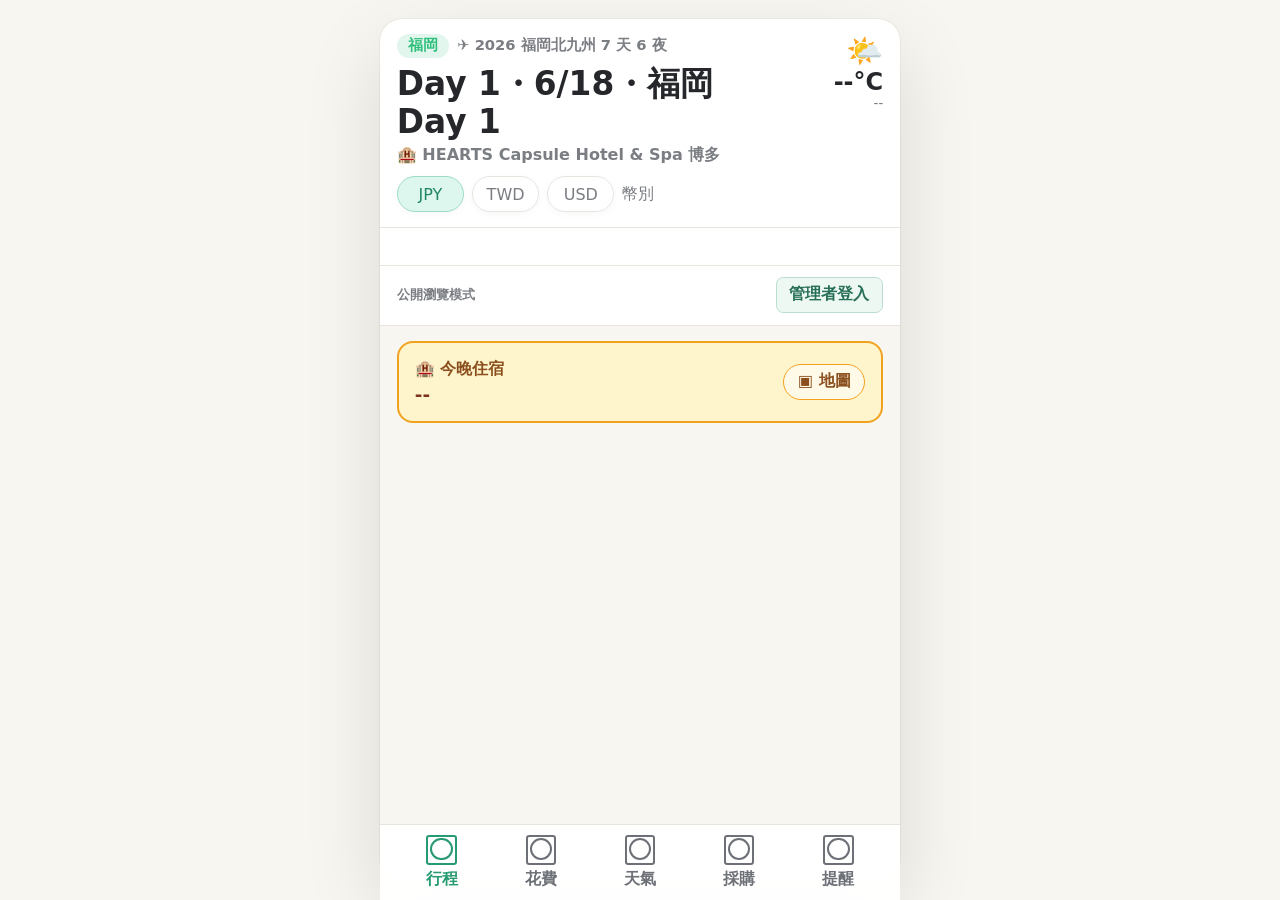
==== commit b7d61a71: "Add Supabase admin-only editing and public read-only mode" ====
--- a/mobile-app/index.html
+++ b/mobile-app/index.html
@@ -36,6 +36,10 @@
 
         <nav class="day-strip" id="day-strip" aria-label="每日行程"></nav>
         <div class="legend" id="region-legend"></div>
+        <div class="access-bar">
+          <span id="access-status">公開瀏覽模式</span>
+          <button id="auth-button" type="button">管理者登入</button>
+        </div>
       </header>
 
       <main>
@@ -47,7 +51,7 @@
             </div>
             <a id="stay-map" href="#" target="_blank" rel="noreferrer">▣ 地圖</a>
           </article>
-          <div class="itinerary-actions">
+          <div class="itinerary-actions editor-only">
             <button id="add-itinerary" type="button">＋ 新增行程</button>
             <button id="reset-day" type="button" title="重設本日行程順序與時間" aria-label="重設本日行程順序與時間">↺</button>
           </div>
@@ -60,7 +64,7 @@
             <h2>花費總覽</h2>
           </header>
           <div class="expense-summary" id="expense-summary"></div>
-          <div class="expense-actions">
+          <div class="expense-actions editor-only">
             <button id="add-expense" type="button">＋ 新增花費</button>
             <button id="reset-expenses" type="button" title="重設花費資料" aria-label="重設花費資料">↺</button>
           </div>
@@ -82,7 +86,7 @@
           </header>
           <div class="shopping-summary" id="shopping-summary"></div>
           <div class="shopping-filters" id="shopping-filters" aria-label="採購清單篩選"></div>
-          <div class="shopping-actions">
+          <div class="shopping-actions editor-only">
             <button id="add-shopping" type="button">＋ 新增品項</button>
             <button id="reset-shopping" type="button" title="重設採購清單" aria-label="重設採購清單">↺</button>
           </div>
@@ -96,12 +100,12 @@
           </header>
           <div class="booking-list" id="booking-list"></div>
           <div class="task-summary" id="task-summary"></div>
-          <div class="task-actions">
+          <div class="task-actions editor-only">
             <button id="add-task" type="button">＋ 新增提醒</button>
             <button id="reset-tasks" type="button" title="重設提醒資料" aria-label="重設提醒資料">↺</button>
           </div>
           <div class="task-list" id="task-list"></div>
-          <section class="data-backup">
+          <section class="data-backup editor-only">
             <header>
               <strong>資料備份</strong>
               <small>行程、花費、採購與提醒</small>
@@ -140,8 +144,48 @@
       </nav>
     </div>
 
+    <dialog class="auth-dialog" id="auth-dialog">
+      <form method="dialog" class="auth-dialog-card">
+        <header>
+          <div>
+            <small>Administrator</small>
+            <h2>管理者登入</h2>
+          </div>
+          <button class="auth-close" type="submit" aria-label="關閉">×</button>
+        </header>
+        <div id="auth-credentials">
+          <label>
+            <span>Email</span>
+            <input id="auth-email" type="email" autocomplete="email" required>
+          </label>
+          <label>
+            <span>密碼</span>
+            <input id="auth-password" type="password" autocomplete="current-password" minlength="6" required>
+          </label>
+          <div class="auth-actions">
+            <button id="auth-signin" type="button">登入</button>
+            <button id="auth-signup" type="button">建立帳號</button>
+          </div>
+        </div>
+        <div id="auth-claim" hidden>
+          <label>
+            <span>首次管理者設定碼</span>
+            <input id="auth-claim-code" type="password" autocomplete="off">
+          </label>
+          <button id="auth-claim-button" type="button">認領管理權限</button>
+        </div>
+        <div id="auth-session" hidden>
+          <strong id="auth-user-email"></strong>
+          <button id="auth-signout" type="button">登出</button>
+        </div>
+        <p id="auth-message" role="status" aria-live="polite"></p>
+      </form>
+    </dialog>
+
     <script src="trip-data.js"></script>
     <script src="assets/vendor/Sortable.min.js"></script>
+    <script src="assets/vendor/supabase.min.js"></script>
+    <script src="supabase-config.js"></script>
     <script src="app.js"></script>
   </body>
 </html>
--- a/mobile-app/styles.css
+++ b/mobile-app/styles.css
@@ -44,6 +44,18 @@
   cursor: pointer;
 }
 
+.editor-only {
+  display: none !important;
+}
+
+.editor-mode .editor-only {
+  display: flex !important;
+}
+
+.editor-mode .data-backup.editor-only {
+  display: grid !important;
+}
+
 .sr-only {
   position: absolute;
   width: 1px;
@@ -212,6 +224,170 @@
   gap: 0.8rem;
   padding: 0 1.05rem 0.75rem;
   color: var(--muted);
+}
+
+.access-bar {
+  display: flex;
+  align-items: center;
+  justify-content: space-between;
+  gap: 0.75rem;
+  padding: 0.65rem 1.05rem 0.8rem;
+  border-top: 1px solid var(--line);
+}
+
+.access-bar span {
+  color: var(--muted);
+  font-size: 0.82rem;
+  font-weight: 800;
+}
+
+.access-bar span.error {
+  color: #a24b4b;
+}
+
+.access-bar button {
+  min-height: 2.25rem;
+  padding: 0 0.8rem;
+  color: #286f58;
+  background: #edf8f3;
+  border: 1px solid #b9ddcf;
+  border-radius: 0.45rem;
+  font-weight: 800;
+}
+
+body:not(.editor-mode) input[readonly],
+body:not(.editor-mode) input:disabled,
+body:not(.editor-mode) select:disabled,
+body:not(.editor-mode) textarea:disabled {
+  color: var(--ink);
+  background: transparent;
+  border-color: transparent;
+  opacity: 1;
+  cursor: default;
+}
+
+body:not(.editor-mode) select:disabled {
+  appearance: none;
+}
+
+.auth-dialog {
+  width: min(calc(100% - 2rem), 430px);
+  padding: 0;
+  background: transparent;
+  border: 0;
+}
+
+.auth-dialog::backdrop {
+  background: rgba(32, 34, 37, 0.48);
+  backdrop-filter: blur(4px);
+}
+
+.auth-dialog-card {
+  display: grid;
+  gap: 1rem;
+  padding: 1.1rem;
+  background: var(--surface);
+  border: 1px solid var(--line);
+  border-radius: 0.75rem;
+  box-shadow: 0 24px 70px rgba(0, 0, 0, 0.22);
+}
+
+.auth-dialog-card header {
+  display: flex;
+  align-items: start;
+  justify-content: space-between;
+}
+
+.auth-dialog-card header small {
+  color: var(--green);
+  font-weight: 900;
+  text-transform: uppercase;
+}
+
+.auth-dialog-card h2 {
+  margin: 0.2rem 0 0;
+  font-size: 1.35rem;
+}
+
+.auth-close {
+  width: 2.35rem;
+  height: 2.35rem;
+  padding: 0;
+  color: var(--muted);
+  background: transparent;
+  border: 1px solid var(--line);
+  border-radius: 0.45rem;
+  font-size: 1.35rem;
+}
+
+#auth-credentials,
+#auth-claim,
+#auth-session {
+  display: grid;
+  gap: 0.75rem;
+}
+
+#auth-credentials[hidden],
+#auth-claim[hidden],
+#auth-session[hidden] {
+  display: none;
+}
+
+.auth-dialog-card label > span {
+  display: block;
+  margin-bottom: 0.3rem;
+  color: var(--muted);
+  font-size: 0.82rem;
+  font-weight: 800;
+}
+
+.auth-dialog-card input {
+  width: 100%;
+  min-height: 2.75rem;
+  padding: 0 0.75rem;
+  color: var(--ink);
+  background: #fbfaf7;
+  border: 1px solid var(--line);
+  border-radius: 0.45rem;
+}
+
+.auth-actions {
+  display: grid;
+  grid-template-columns: repeat(2, minmax(0, 1fr));
+  gap: 0.65rem;
+}
+
+.auth-actions button,
+#auth-claim-button,
+#auth-signout {
+  min-height: 2.65rem;
+  padding: 0 0.75rem;
+  color: #286f58;
+  background: #edf8f3;
+  border: 1px solid #b9ddcf;
+  border-radius: 0.45rem;
+  font-weight: 800;
+}
+
+#auth-session {
+  grid-template-columns: minmax(0, 1fr) auto;
+  align-items: center;
+}
+
+#auth-user-email {
+  overflow-wrap: anywhere;
+}
+
+#auth-message {
+  min-height: 1.35rem;
+  margin: 0;
+  color: var(--muted);
+  font-size: 0.85rem;
+  line-height: 1.5;
+}
+
+#auth-message.error {
+  color: #a24b4b;
 }
 
 .legend span {
